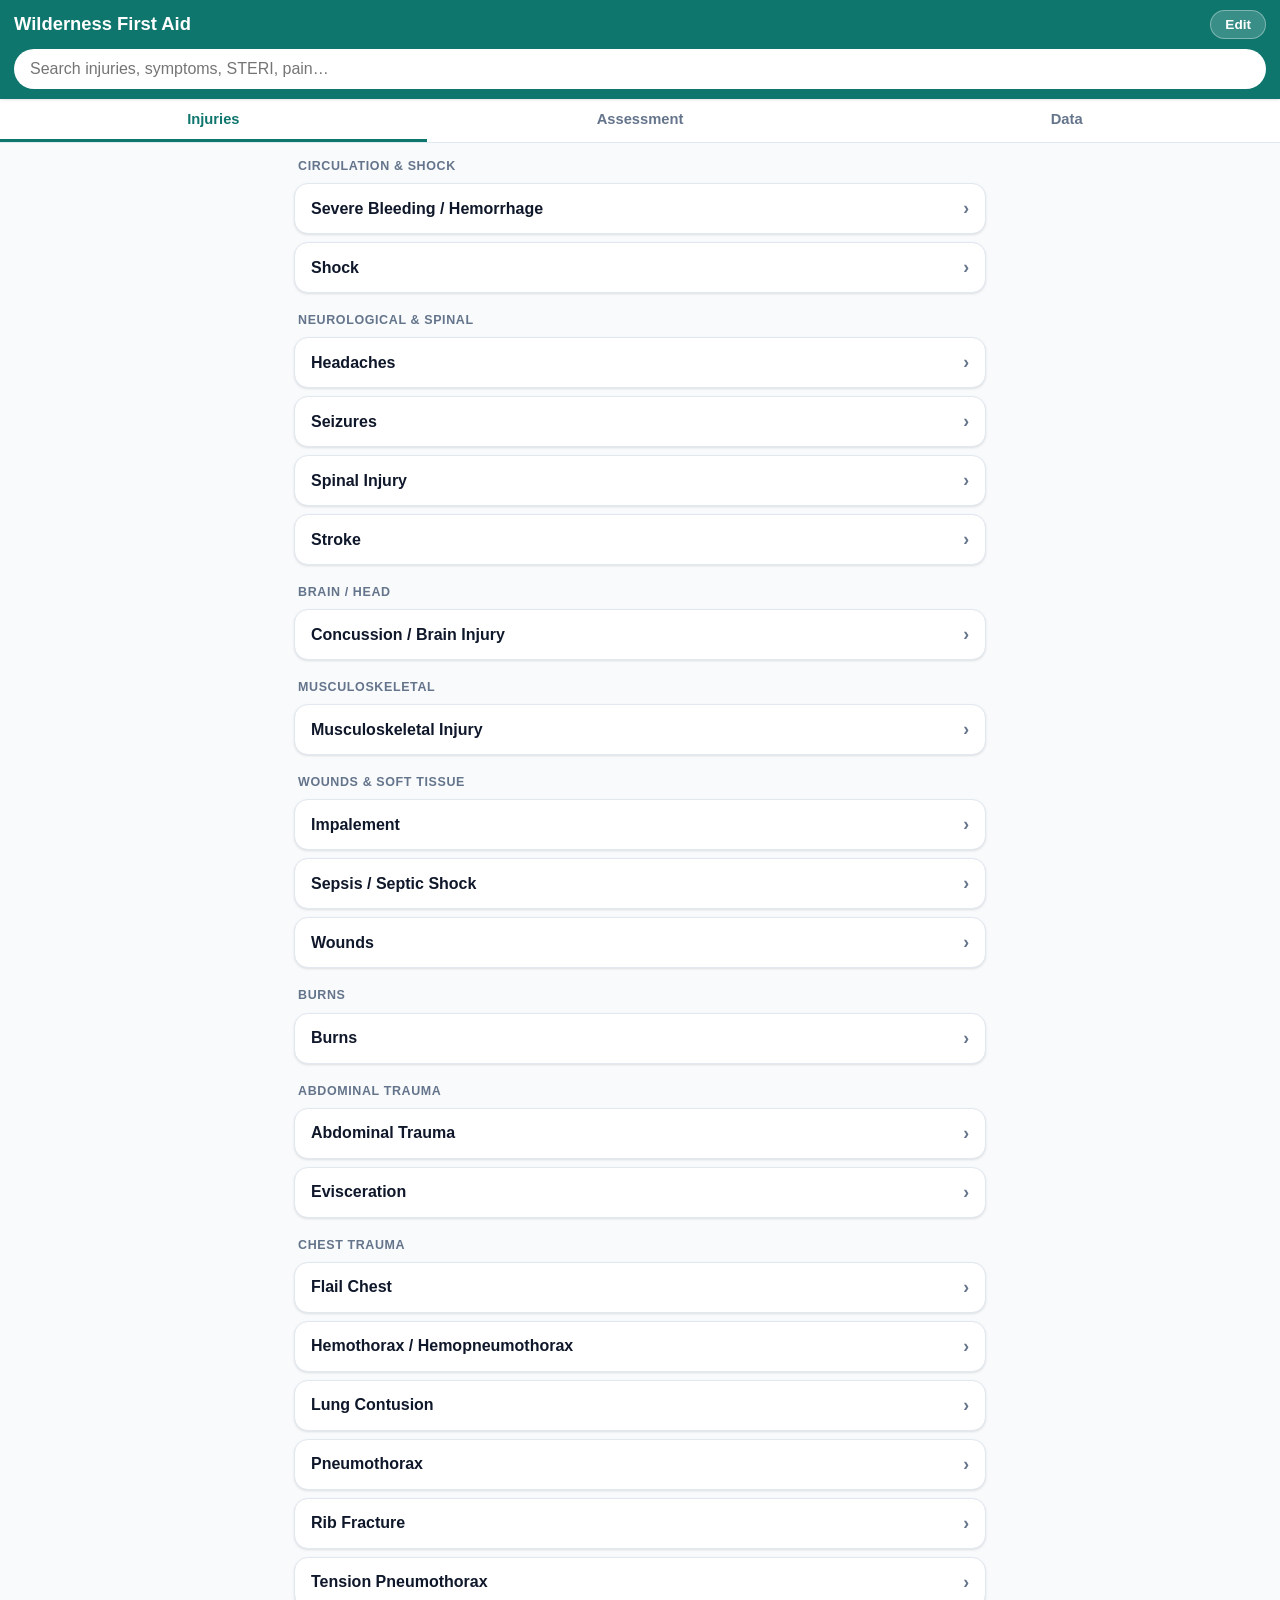
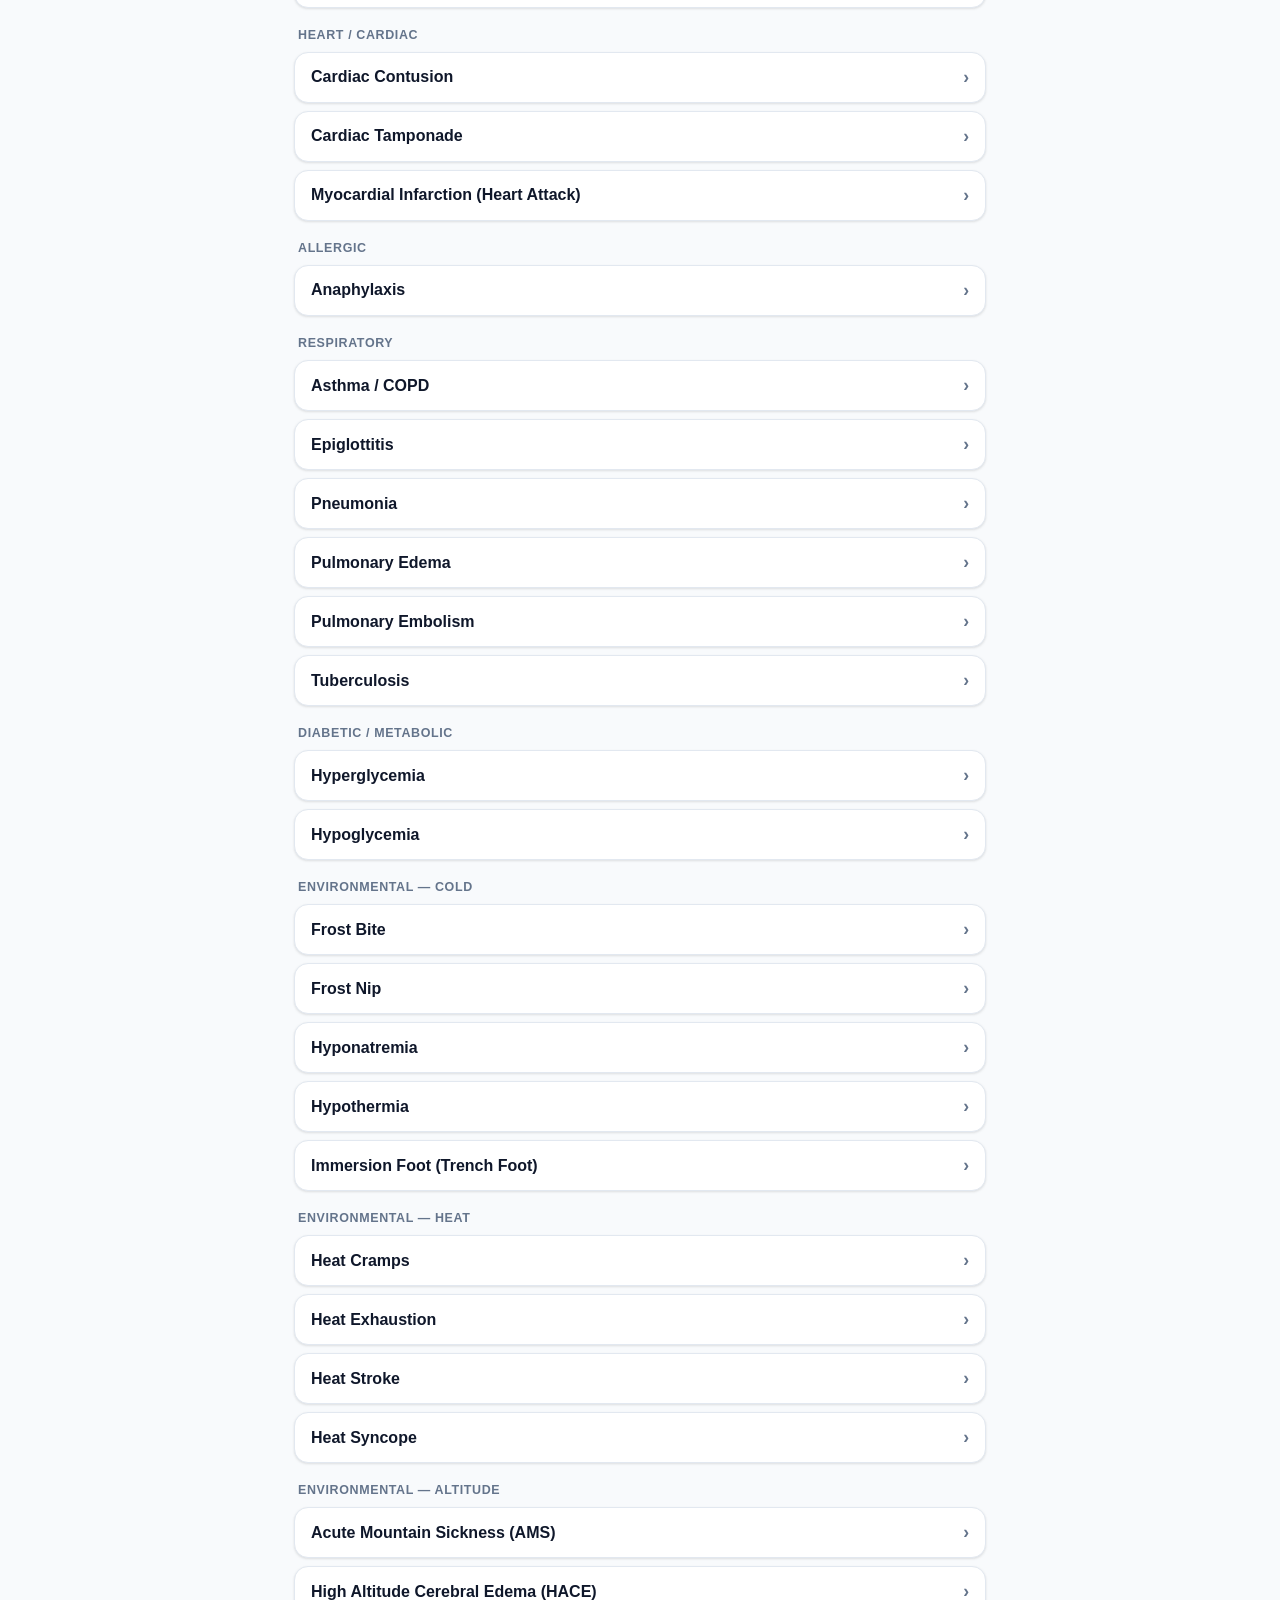
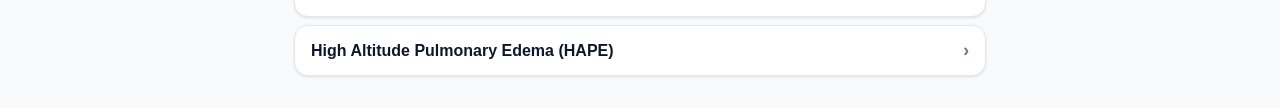
==== index.html @ 19f91c0b "Add root redirect to app so /wfa/ opens the app instead of the README" ====
<!DOCTYPE html>
<html lang="en">

<head>
    <meta charset="UTF-8" />
    <meta name="viewport" content="width=device-width, initial-scale=1.0" />
    <meta http-equiv="refresh" content="0; url=./app/index.html" />
    <link rel="canonical" href="./app/index.html" />
    <title>Wilderness First Aid</title>
    <script>
        // Redirect to the app. Using replace() so this page isn't left in history.
        location.replace("./app/index.html");
    </script>
</head>

<body>
    <p>Redirecting to <a href="./app/index.html">Wilderness First Aid</a>&hellip;</p>
</body>

</html>
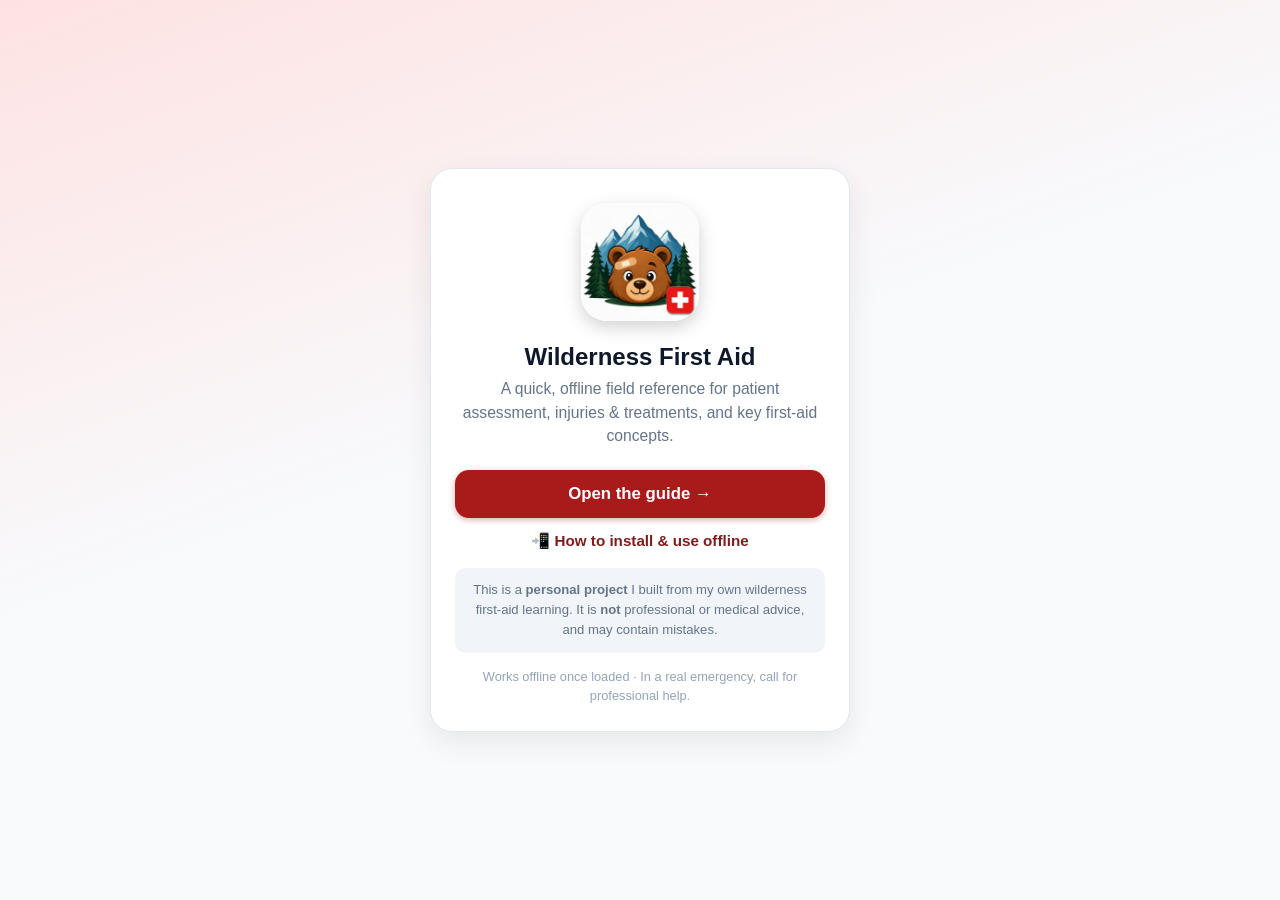
==== commit 92fbe1d1: "Add landing page & install guide, root-scoped PWA, injuries A-Z toggle, sorting & hyphen dashes - La" ====
--- a/index.html
+++ b/index.html
@@ -3,18 +3,145 @@
 
 <head>
     <meta charset="UTF-8" />
-    <meta name="viewport" content="width=device-width, initial-scale=1.0" />
-    <meta http-equiv="refresh" content="0; url=./app/index.html" />
+    <meta name="viewport" content="width=device-width, initial-scale=1.0, viewport-fit=cover" />
+    <meta name="theme-color" content="#a91b1b" />
+    <meta name="apple-mobile-web-app-capable" content="yes" />
+    <meta name="apple-mobile-web-app-status-bar-style" content="black-translucent" />
+    <meta name="apple-mobile-web-app-title" content="WFA" />
+    <title>Wilderness First Aid</title>
     <link rel="canonical" href="./app/index.html" />
-    <title>Wilderness First Aid</title>
-    <script>
-        // Redirect to the app. Using replace() so this page isn't left in history.
-        location.replace("./app/index.html");
-    </script>
+    <link rel="manifest" href="./manifest.webmanifest" />
+    <link rel="icon" href="./app/icons/icon-192.png" type="image/png" />
+    <link rel="apple-touch-icon" href="./app/icons/apple-touch-icon.png" />
+    <style>
+        :root {
+            --red: #a91b1b;
+            --red-dark: #7f1d1d;
+        }
+
+        * {
+            box-sizing: border-box;
+            -webkit-tap-highlight-color: transparent;
+        }
+
+        html,
+        body {
+            margin: 0;
+            min-height: 100%;
+        }
+
+        body {
+            min-height: 100vh;
+            display: flex;
+            align-items: center;
+            justify-content: center;
+            padding: 24px;
+            font-family: -apple-system, BlinkMacSystemFont, "Segoe UI", Roboto, Helvetica, Arial, sans-serif;
+            color: #0f172a;
+            background: linear-gradient(160deg, #fee2e2 0%, #f8fafc 46%);
+        }
+
+        .card {
+            width: 100%;
+            max-width: 420px;
+            text-align: center;
+            background: #fff;
+            border: 1px solid #e2e8f0;
+            border-radius: 22px;
+            box-shadow: 0 10px 30px rgba(0, 0, 0, 0.08);
+            padding: 34px 24px 26px;
+        }
+
+        .logo {
+            width: 118px;
+            height: 118px;
+            border-radius: 26px;
+            box-shadow: 0 6px 18px rgba(0, 0, 0, 0.18);
+        }
+
+        h1 {
+            font-size: 1.5rem;
+            margin: 18px 0 6px;
+            font-weight: 700;
+        }
+
+        .tag {
+            color: #64748b;
+            font-size: 0.98rem;
+            line-height: 1.5;
+            margin: 0 0 22px;
+        }
+
+        .btn {
+            display: block;
+            width: 100%;
+            background: var(--red);
+            color: #fff;
+            text-decoration: none;
+            font-weight: 700;
+            font-size: 1.05rem;
+            padding: 14px 20px;
+            border-radius: 14px;
+            box-shadow: 0 2px 6px rgba(169, 27, 27, 0.35);
+        }
+
+        .btn:active {
+            background: var(--red-dark);
+        }
+
+        .link {
+            display: inline-block;
+            margin-top: 14px;
+            color: var(--red-dark);
+            font-weight: 600;
+            font-size: 0.95rem;
+            text-decoration: none;
+        }
+
+        .link:hover {
+            text-decoration: underline;
+        }
+
+        .note {
+            margin: 18px 0 0;
+            font-size: 0.82rem;
+            color: #64748b;
+            line-height: 1.55;
+            background: #f1f5f9;
+            border-radius: 10px;
+            padding: 12px 14px;
+        }
+
+        .foot {
+            margin: 14px 0 0;
+            font-size: 0.8rem;
+            color: #94a3b8;
+            line-height: 1.5;
+        }
+    </style>
 </head>
 
 <body>
-    <p>Redirecting to <a href="./app/index.html">Wilderness First Aid</a>&hellip;</p>
+    <main class="card">
+        <img class="logo" src="./app/icons/icon-512.png" alt="Wilderness First Aid logo" />
+        <h1>Wilderness First Aid</h1>
+        <p class="tag">A quick, offline field reference for patient assessment, injuries &amp; treatments, and key
+            first-aid concepts.</p>
+        <a class="btn" href="./app/index.html">Open the guide &rarr;</a>
+        <a class="link" href="./install.html">📲 How to install &amp; use offline</a>
+        <p class="note">This is a <strong>personal project</strong> I built from my own wilderness first-aid learning.
+            It is <strong>not</strong> professional or medical advice, and may contain mistakes.</p>
+        <p class="foot">Works offline once loaded &middot; In a real emergency, call for professional help.</p>
+    </main>
+
+    <script>
+        // Register the site-wide service worker so the landing page and app work offline.
+        if ("serviceWorker" in navigator && location.protocol.indexOf("http") === 0) {
+            window.addEventListener("load", function () {
+                navigator.serviceWorker.register("./sw.js").catch(function () { });
+            });
+        }
+    </script>
 </body>
 
-</html>
+</html>
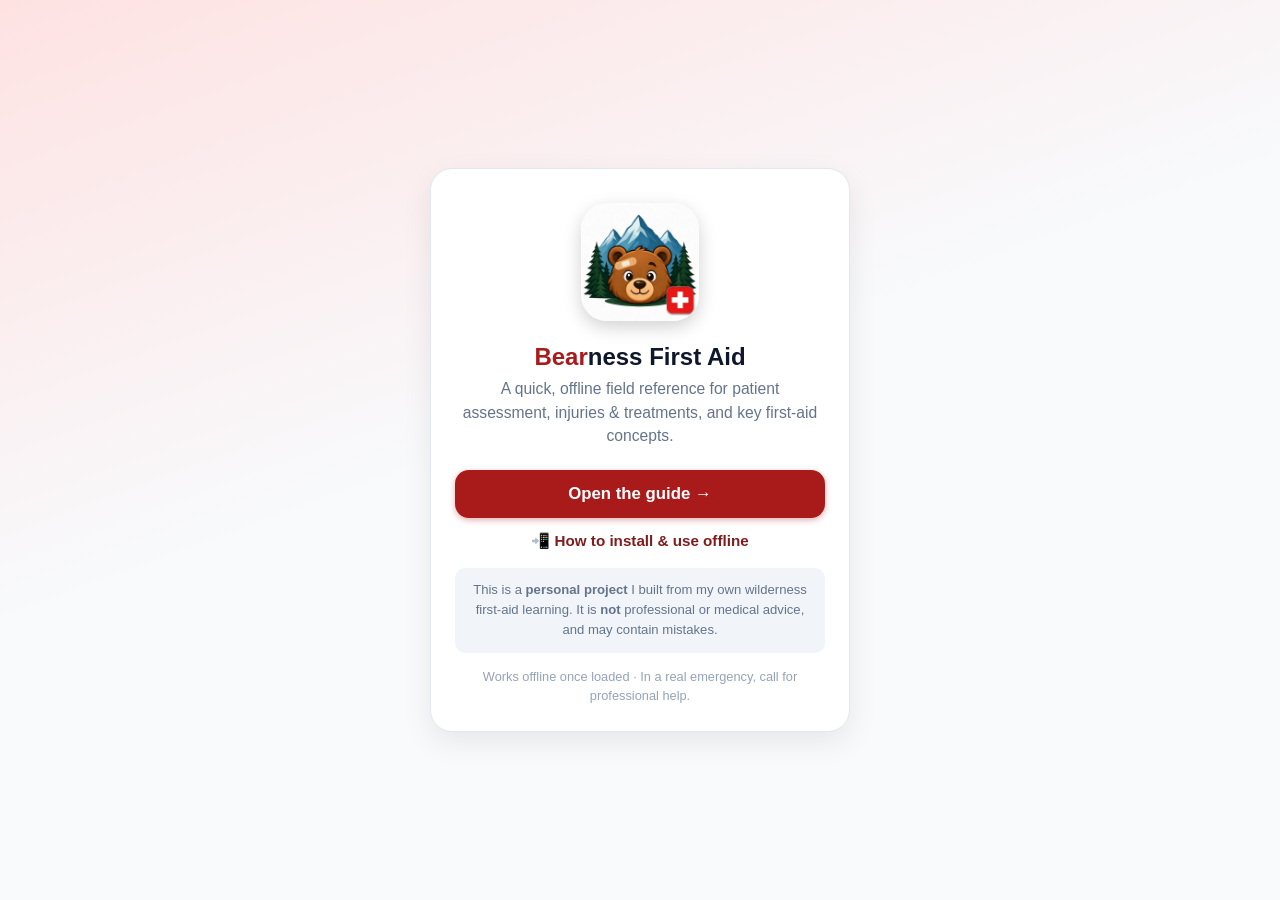
==== commit eeb5a6e0: "Rename app to Bearness First Aid and simplify the menu button - Rename to 'Bearness First Aid' acros" ====
--- a/index.html
+++ b/index.html
@@ -7,8 +7,8 @@
     <meta name="theme-color" content="#a91b1b" />
     <meta name="apple-mobile-web-app-capable" content="yes" />
     <meta name="apple-mobile-web-app-status-bar-style" content="black-translucent" />
-    <meta name="apple-mobile-web-app-title" content="WFA" />
-    <title>Wilderness First Aid</title>
+    <meta name="apple-mobile-web-app-title" content="Bearness" />
+    <title>Bearness First Aid</title>
     <link rel="canonical" href="./app/index.html" />
     <link rel="manifest" href="./manifest.webmanifest" />
     <link rel="icon" href="./app/icons/icon-192.png" type="image/png" />
@@ -63,6 +63,10 @@
             font-size: 1.5rem;
             margin: 18px 0 6px;
             font-weight: 700;
+        }
+
+        .accent {
+            color: var(--red);
         }
 
         .tag {
@@ -123,8 +127,8 @@
 
 <body>
     <main class="card">
-        <img class="logo" src="./app/icons/icon-512.png" alt="Wilderness First Aid logo" />
-        <h1>Wilderness First Aid</h1>
+        <img class="logo" src="./app/icons/icon-512.png" alt="Bearness First Aid logo" />
+        <h1><span class="accent">Bear</span>ness First Aid</h1>
         <p class="tag">A quick, offline field reference for patient assessment, injuries &amp; treatments, and key
             first-aid concepts.</p>
         <a class="btn" href="./app/index.html">Open the guide &rarr;</a>
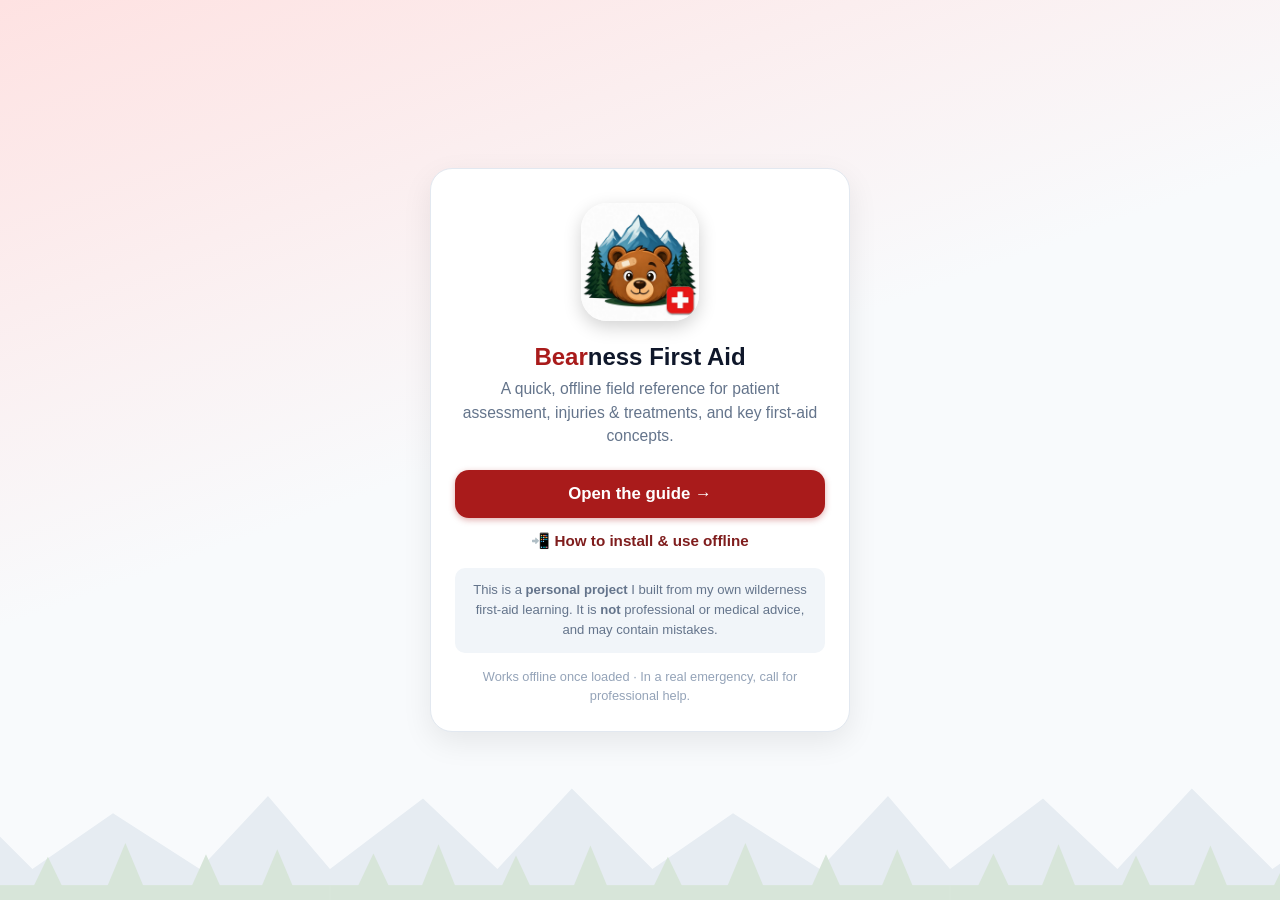
==== commit b8312575: "Add subtle mountain & pine background to app and landing page - New app/bg-landscape.svg (light moun" ====
--- a/index.html
+++ b/index.html
@@ -38,7 +38,12 @@
             padding: 24px;
             font-family: -apple-system, BlinkMacSystemFont, "Segoe UI", Roboto, Helvetica, Arial, sans-serif;
             color: #0f172a;
-            background: linear-gradient(160deg, #fee2e2 0%, #f8fafc 46%);
+            background-color: #f8fafc;
+            background-image: url("./app/bg-landscape.svg"), linear-gradient(160deg, #fee2e2 0%, #f8fafc 46%);
+            background-repeat: repeat-x, no-repeat;
+            background-position: center bottom, center;
+            background-size: 620px auto, cover;
+            background-attachment: fixed, scroll;
         }
 
         .card {
